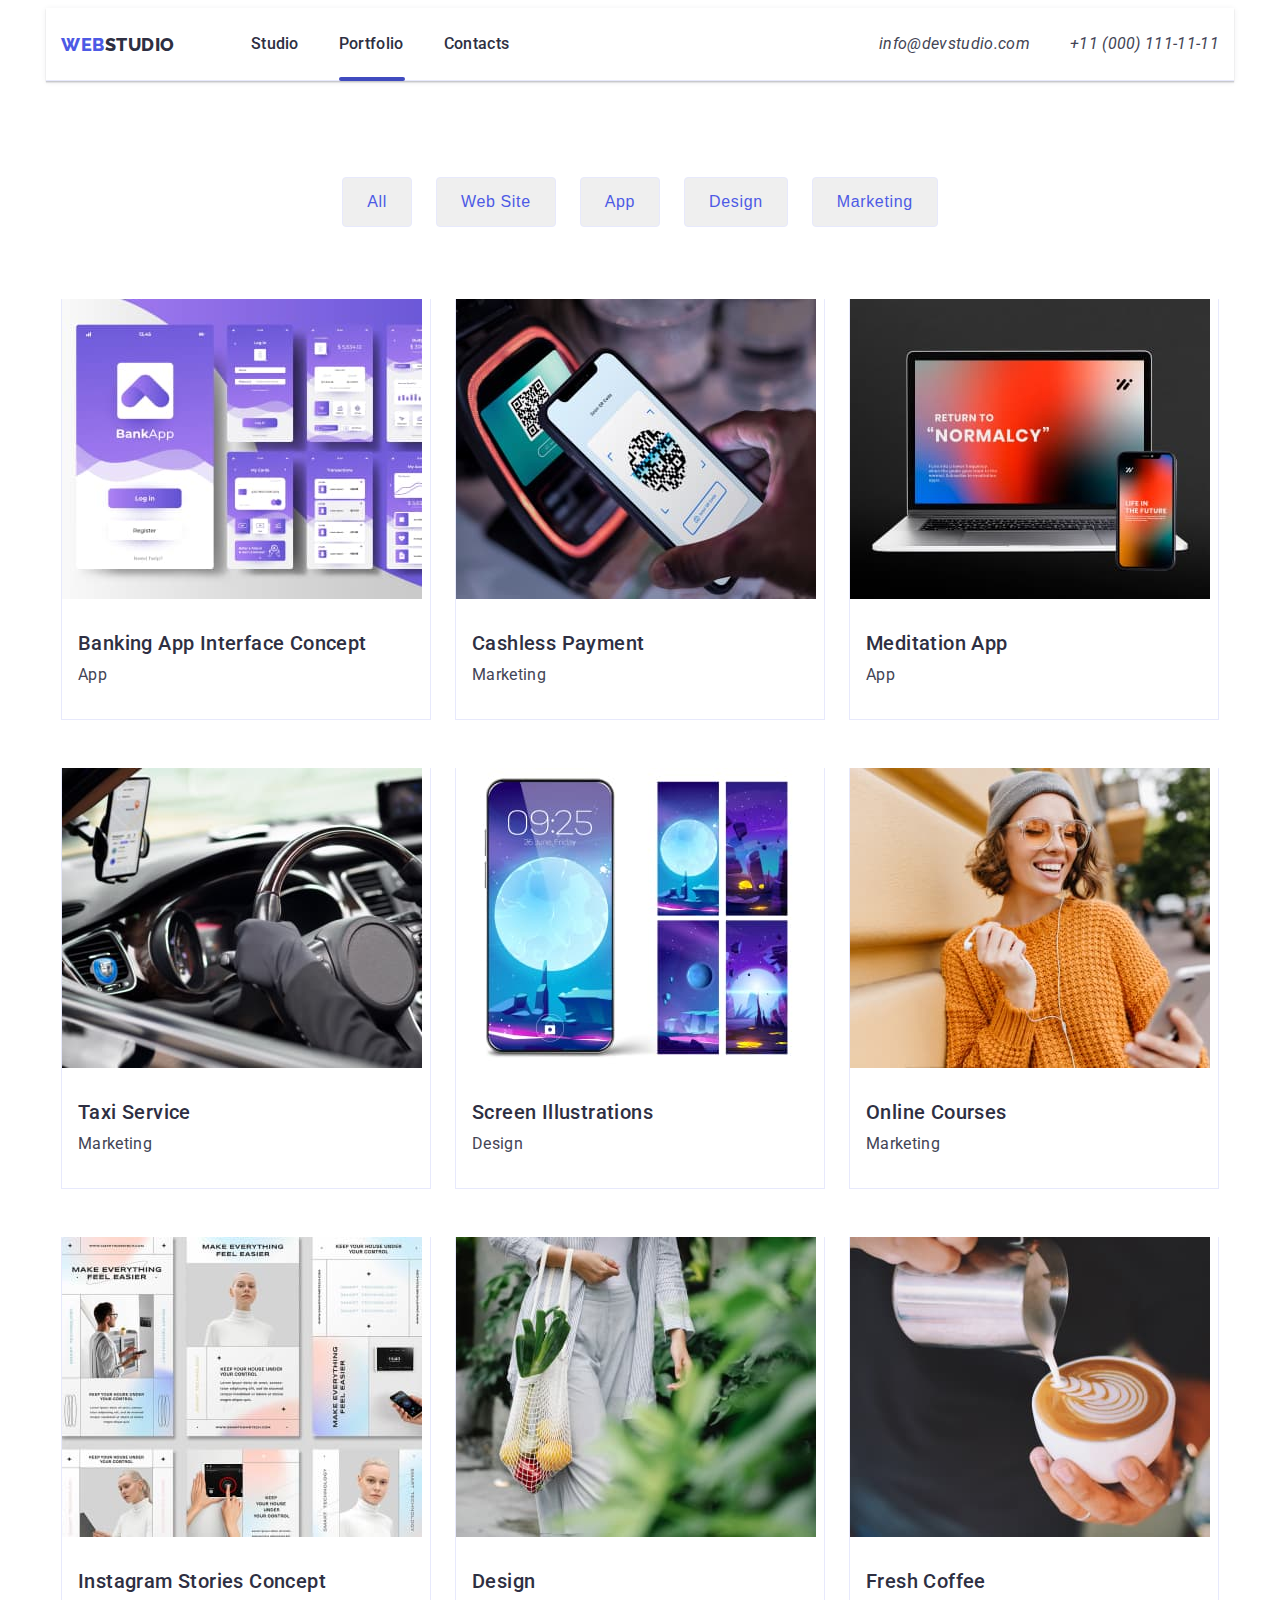
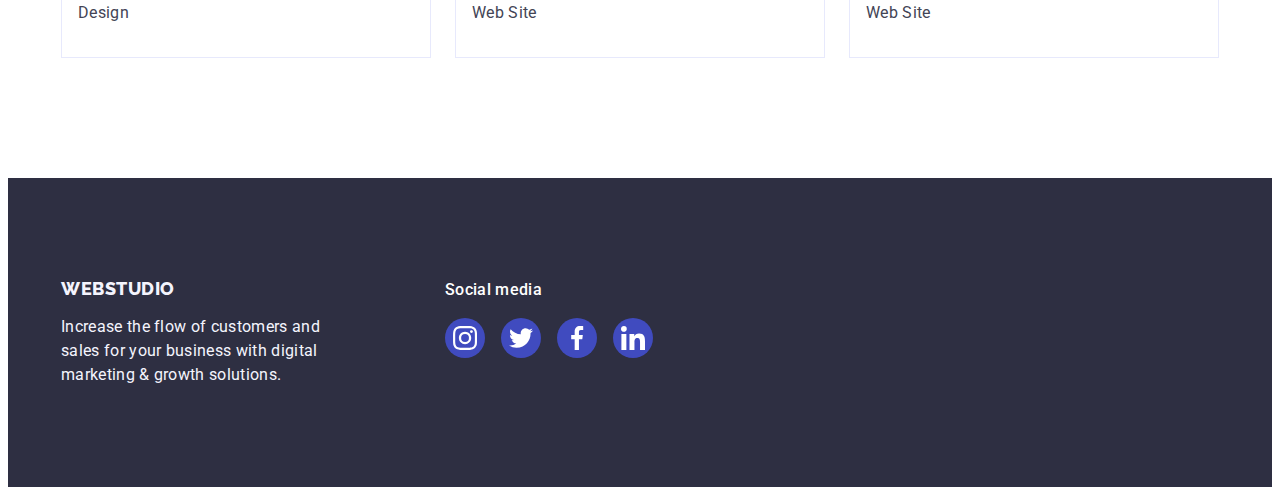
==== portfolio.html @ 0a38bafe "test modal window" ====
<!DOCTYPE html>
<html lang="en">

<head>
    <meta charset="UTF-8">
    <meta name="viewport" content="width=device-width, initial-scale=1.0">
    <title>goit-markup-hw-04</title>
    <link rel="preconnect" href="https://fonts.googleapis.com">
    <link rel="preconnect" href="https://fonts.gstatic.com" crossorigin>
    <link
        href="https://fonts.googleapis.com/css2?family=Montserrat:wght@400;700&family=Raleway:wght@800&family=Roboto:wght@400;500;700&display=swap"
        rel="stylesheet">
        <link rel="stylesheet" href="https://cdnjs.cloudflare.com/ajax/libs/modern-normalize/2.0.0/modern-normalize.min.css"
            integrity="sha512-4xo8blKMVCiXpTaLzQSLSw3KFOVPWhm/TRtuPVc4WG6kUgjH6J03IBuG7JZPkcWMxJ5huwaBpOpnwYElP/m6wg=="
            crossorigin="anonymous" referrerpolicy="no-referrer" />

    <link rel="stylesheet" href="./css/style.css">
</head>

    <body>
        <header class="head">

            <div class="container head-container">

                <nav class="head-nav">
    
                    <a class="head-logo" href="">Web<span class="head-logo-accent">Studio</span></a>
    
                    <ul class="head-list">

                        <li class="head-item ">
                            <a class="head-link" href="./index.html">Studio</a>
                        </li>
                        <li class="head-item current">
                            <a class="head-link" href="">Portfolio</a>
                        </li>
                        <li class="head-item">
                            <a class="head-link" href="">Contacts</a>
                        </li>
                    </ul>
                </nav>
    
                <address class="head-social">

                    <ul class="head-social-list">
    
                        <li class="head-social-item">
                            <a class="head-social-link" href="">info@devstudio.com</a>
                        </li>
                        <li class="head-social-item">
                            <a class="head-social-link" href="">+11 (000) 111-11-11</a>
                        </li>
                    </ul>
                </address>
    
            </div>
        </header>

    <main>

      <section class="portfolio">

      <div class="container">

            <h1 class="visually-hidden">Portfolio</h1>

            <ul class="portfolio-btn-list">

                <li class="portfolio-btn-item">
                    <button class="portfolio-btn" type="button">All</button>
                </li>
                <li class="portfolio-btn-item">
                    <button class="portfolio-btn" type="button">Web Site</button>
                </li>
                <li class="portfolio-btn-item">
                    <button class="portfolio-btn" type="button">App</button>
                </li>
                <li class="portfolio-btn-item">
                    <button class="portfolio-btn" type="button">Design</button>
                </li>
                <li class="portfolio-btn-item">
                    <button class="portfolio-btn" type="button">Marketing</button>
                </li>
            </ul>

            <ul class="portfolio-app-list">

                <li class="portfolio-app-item">
                    <a class="portfolio-app-link" href="">

                           <div class="portfolio-app-cover">
                               <img src="./images/img_banking.jpg" alt="banking" width="360">
        
                               <p class="portfolio-app-cover-text">14 Stylish and User-Friendly App Design Concepts · Task Manager App · Calorie Tracker App · Exotic Fruit Ecommerce App · Cloud Storage App</p>
                           </div>

                       <div class="portfolio-app-name">
                        <h3 class="portfolio-app-name-title">Banking App Interface Concept</h3>
                        <p class="portfolio-app-name-text">App</p>
                       </div>
                    </a>
                </li>
                <li class="portfolio-app-item">

                    <a class="portfolio-app-link" href="">

                       <div class="portfolio-app-cover">
                           <img src="./images/img_cashless.jpg" alt="cashless.jpg" width="360">

                           <p class="portfolio-app-cover-text">14 Stylish and User-Friendly App Design Concepts · Task Manager App · Calorie Tracker App · Exotic Fruit Ecommerce App · Cloud Storage App</p>
                       </div>

                       <div class="portfolio-app-name">
                        <h3 class="portfolio-app-name-title">Cashless Payment</h3>
                        <p class="portfolio-app-name-text">Marketing</p>
                       </div>
                    </a>
                </li>
                <li class="portfolio-app-item">
                    
                    <a class="portfolio-app-link" href="">

                       <div class="portfolio-app-cover">
                           <img src="./images/img_meditation.jpg" alt="meditation" width="360">
    
                           <p class="portfolio-app-cover-text">14 Stylish and User-Friendly App Design Concepts · Task Manager App · Calorie Tracker App · Exotic Fruit Ecommerce App · Cloud Storage App</p>
                       </div>

                       <div class="portfolio-app-name">
                        <h3 class="portfolio-app-name-title">Meditation App</h3>
                        <p class="portfolio-app-name-text">App</p>
                       </div>
                    </a>
                </li>
                <li class="portfolio-app-item">

                    <a class="portfolio-app-link" href="">

                       <div class="portfolio-app-cover">
                           <img src="./images/img_taxi.jpg" alt="taxi" width="360">
    
                           <p class="portfolio-app-cover-text">14 Stylish and User-Friendly App Design Concepts · Task Manager App · Calorie Tracker App · Exotic Fruit Ecommerce App · Cloud Storage App</p>
                       </div>

                       <div class="portfolio-app-name">
                        <h3 class="portfolio-app-name-title">Taxi Service</h3>
                        <p class="portfolio-app-name-text">Marketing</p>
                       </div>
                    </a>
                </li>
                <li class="portfolio-app-item">

                    <a class="portfolio-app-link" href="">

                       <div class="portfolio-app-cover">
                           <img src="./images/img_screen.jpg" alt="screen" width="360">
    
                           <p class="portfolio-app-cover-text">14 Stylish and User-Friendly App Design Concepts · Task Manager App · Calorie Tracker App · Exotic Fruit Ecommerce App · Cloud Storage App</p>
                       </div>

                       <div class="portfolio-app-name">
                        <h3 class="portfolio-app-name-title">Screen Illustrations</h3>
                        <p class="portfolio-app-name-text">Design</p>
                       </div>
                    </a>
                </li>
                <li class="portfolio-app-item">

                    <a class="portfolio-app-link" href="">

                       <div class="portfolio-app-cover">
                           <img src="./images/img_online.jpg" alt="online" width="360">
    
                           <p class="portfolio-app-cover-text">14 Stylish and User-Friendly App Design Concepts · Task Manager App · Calorie Tracker App · Exotic Fruit Ecommerce App · Cloud Storage App</p>
                       </div>

                       
                       <div class="portfolio-app-name">
                        <h3 class="portfolio-app-name-title">Online Courses</h3>
                        <p class="portfolio-app-name-text">Marketing</p>
                       </div>
                    </a>
                </li>
                <li class="portfolio-app-item">

                    <a class="portfolio-app-link" href="">

                       <div class="portfolio-app-cover">
                           <img src="./images/img_insta.jpg" alt="instagram" width="360">
    
                           <p class="portfolio-app-cover-text">14 Stylish and User-Friendly App Design Concepts · Task Manager App · Calorie Tracker App · Exotic Fruit Ecommerce App · Cloud Storage App</p>
                       </div>

                       <div class="portfolio-app-name">

                        <h3 class="portfolio-app-name-title">Instagram Stories Concept</h3>
                        <p class="portfolio-app-name-text">Design</p>
                       </div>
                    </a>
                </li>
                <li class="portfolio-app-item">

                    <a class="portfolio-app-link" href="">

                      <div class="portfolio-app-cover">
                           <img src="./images/img_food.jpg" alt="food" width="360">
    
                           <p class="portfolio-app-cover-text">14 Stylish and User-Friendly App Design Concepts · Task Manager App · Calorie Tracker App · Exotic Fruit Ecommerce App · Cloud Storage App</p>
                      </div>

                       <div class="portfolio-app-name">
                        <h3 class="portfolio-app-name-title">Design</h3>
                        <p class="portfolio-app-name-text">Web Site</p>
                       </div>
                    </a>
                </li>
                <li class="portfolio-app-item">
                    <a class="portfolio-app-link" href="">

                       <div class="portfolio-app-cover">
                           <img src="./images/img_coffee.jpg" alt="coffee" width="360">
    
                           <p class="portfolio-app-cover-text">14 Stylish and User-Friendly App Design Concepts · Task Manager App · Calorie Tracker App · Exotic Fruit Ecommerce App · Cloud Storage App</p>
    
                       </div>
                       <div class="portfolio-app-name">
                        <h3 class="portfolio-app-name-title">Fresh Coffee</h3>
                        <p class="portfolio-app-name-text">Web Site</p>
                       </div>
                    </a>
                </li>
            </ul>

            
      </div>
   
      </section>
    </main>

      <footer class="portfolio-footer">

        <div class="container portfolio-footer-containar">

            <div class="portfolio-footer-logo-box">
    
                <a class="portfolio-footer-logo" href="">Web<span class="footer-logo-accent">Studio</span></a>
        
                <p class="portfolio-footer-text">Increase the flow of customers and sales for your business with digital marketing & growth solutions.</p>
            </div>
    
           <div class="portfolio-footer-social">

                <h3 class="portfolio-footer-title">Social media</h3>
        
                <ul class="portfolio-footer-list">
        
                    <li class="portfolio-footer-item">
        
                        <a class="portfolio-footer-link" href="">
                           <svg class="portfolio-footer-icon" width="24" height="24">
                            <use href="./images/icons.svg#icon-instagram"></use>
                           </svg>
                        </a>
                    </li>
                    <li class="portfolio-footer-item">
        
                        <a class="portfolio-footer-link" href="">
                           <svg class="portfolio-footer-icon" width="24" height="24">
                            <use href="./images/icons.svg#icon-twitter"></use>
                           </svg>
                        </a>
                    </li>
                    <li class="portfolio-footer-item">
        
                        <a class="portfolio-footer-link" href="">
                           <svg class="portfolio-footer-icon" width="24" height="24">
                            <use href="./images/icons.svg#icon-facebook"></use>
                           </svg>
                        </a>
                    </li>
                    <li class="portfolio-footer-item">
        
                        <a class="portfolio-footer-link" href="">
                           <svg class="portfolio-footer-icon" width="24" height="24">
                            <use href="./images/icons.svg#icon-linkedin"></use>
                           </svg>
                        </a>
                    </li>
                </ul>
           </div>
        </div>
        
      </footer>

    </body>
</html>
---- css/style.css ----
:root{
---hover-icon_color: #404bbf

}

body{
    font-family: Roboto, sans-serif;
    color: #434455;
    background-color: #ffffff;
}

.container{
max-width: 1158px;
padding-left: 15px;
padding-right: 15px;
margin: 0 auto;
}

a {
    text-decoration: none;
}

p,h1,h2,h3,h4,h5,h6{
    margin-top: 0;
    margin-bottom: 0;
}

ul,ol{
    list-style-type: none;
    margin-top: 0;
    margin-bottom: 0;
    padding-left: 0;
}
img{
    display: block;
}


/**------HEADER------------*/

.header-container {
    display: flex;
    align-items: center;
    border-bottom: 1px solid #e7e9fc;
    box-shadow: 0 1px 6px 0 rgba(46, 47, 66, 0.08), 0 1px 1px 0 rgba(46, 47, 66, 0.16), 0 2px 1px 0 rgba(46, 47, 66, 0.08);
}

.header-nav {
    display: flex;
    align-items: center;
}

.header-list {
    display: flex;
    gap: 40px;
}

.header-logo {
    font-family: "Raleway", sans-serif;
    font-weight: 800;
    font-size: 18px;
    line-height: 1.16667;
    letter-spacing: 0.03em;
    text-transform: uppercase;
    color: #4d5ae5; 
    margin-right: 76px;
}

.header-logo-accent {
    color: #2e2f42  ;      
}

.header-item {
    padding: 24px 0 24px 0;
    position: relative;
}

.header-item.current::after {
    content: "";
    border-radius: 2px;
    width: 48px;
    height: 4px;
    background-color: var(---hover-icon_color); 
    position: absolute;
    left: 0;
    bottom: -1px;
}

.header-link {
    font-weight: 500;
    font-size: 16px;
    line-height: 1.5;
    letter-spacing: 0.02em;
    color: #2e2f42; 
    transition-property: color;  
    transition-duration: 250ms; 
    transition-timing-function: cubic-bezier(0.4, 0, 0.2, 1);
}

.header-link:is(:hover, :focus), 
.social-link:is(:hover, :focus) {
    color: var(---hover-icon_color);
}

.header-social {
    margin-left: auto;
}

.social-list {
    display: flex;
    gap: 40px;
}

.social-link {
    font-weight: 400;
    font-size: 16px;
    line-height: 1.5;
    letter-spacing: 0.02em;
    color: #434455;
    transition-property: color;  
    transition-duration: 250ms; 
    transition-timing-function: cubic-bezier(0.4, 0, 0.2, 1);
}

/**------HERO------------*/

.hero {
    max-width: 1440px;
    margin: 0 auto;
    padding: 188px 0 188px 0;
    background-color: #2e2f42;
    background-image: linear-gradient(rgba(46, 47, 66, 0.7), rgba(46, 47, 66, 0.7)), url(../images/people-office.jpg);
    background-repeat: no-repeat;
    background-position: center;
    background-size: cover;
}

.hero-title-box {
    margin-bottom: 48px;
    
}

.hero-title {
    max-width: 496px;
    font-weight: 700;
    font-size: 56px;
    line-height: 1.07;
    letter-spacing: 0.02em;
    text-align: center;
    color: #fff; 
    margin: 0 auto;
    
}

.hero-btn {
    display: block;
    font-weight: 500;
    font-size: 16px;
    line-height: 1.5;
    letter-spacing: 0.04em;
    color: #fff;  
    border-radius: 4px;
    width: 169px;
    height: 56px; 
    box-shadow: 0 4px 4px 0 rgba(0, 0, 0, 0.15);
    background-color: #4d5ae5; 
    cursor: pointer; 
    margin: 0 auto; 
    transition-property:  background-color; 
    transition-duration: 250ms; 
    transition-timing-function:     cubic-bezier(0.4, 0, 0.2, 1); 
}

.hero-btn:is(:hover, :focus) {
    background-color: var(---hover-icon_color);
}

/**------ADVANTAGES------------*/

.advantages {
    padding: 120px 0 120px 0;
}

.advantages-list {
    display: flex;
    align-items: center;
    justify-content: center;
    gap: 24px;
}

.advantages-icon {
    display: flex;
    align-items: center;
    justify-content: center;
    border-radius: 4px;
    width: 264px;
    height: 112px;
    background-color: #f4f4fd;
    margin-bottom: 8px;    
}

.advantages-title {
    font-weight: 500;
    font-size: 20px;
    line-height: 1.2;
    letter-spacing: 0.02em;
    color: #2e2f42; 
    margin-bottom: 8px;   
}

.advantages-text {
    max-width: 264px;
    font-size: 16px;
    line-height: 1.5;
    letter-spacing: 0.02em;
    color: #434455;    
}

/**------FUNCTION------------*/

.function {
    padding-bottom: 120px;
}

.function-title {
    font-weight: 700;
    font-size: 36px;
    line-height: 1.11111;
    letter-spacing: 0.02em;
    text-transform: capitalize;
    text-align: center;
    color: #2e2f42;  
    margin-bottom: 72px;  
}

.function-list {
    display: flex;
    gap: 24px;
}

.function-item {
    width: calc( (100% - 48px) /3 );
    border: 1px solid #e7e9fc;
}

/**------TEAM------------*/

.team {
    background-color:  #f4f4fd;
    padding: 120px 0 120px 0;
}

.team-list {
    display: flex;
    gap: 24px;
}

.team-item {
    width: calc( (100% - 72px) / 4 );
    border-radius: 0 0 4px 4px;
    box-shadow: 0 2px 1px 0 rgba(46, 47, 66, 0.08), 0 1px 1px 0 rgba(46, 47, 66, 0.16), 0 1px 6px 0 rgba(46, 47, 66, 0.08);        
}

.team-name-social-box {
    padding: 32px 0;
}

.team-title {
    font-weight: 700;
    font-size: 36px;
    line-height: 1.11111;
    letter-spacing: 0.02em;
    text-transform: capitalize;
    text-align: center;
    color: #2e2f42;  
    margin-bottom: 72px;  
}

.team-name {
    font-weight: 500;
    font-size: 20px;
    line-height: 1.2;
    letter-spacing: 0.02em;
    text-align: center;
    color: #2e2f42; 
    margin-bottom: 8px;   
}

.team-major {
    font-size: 16px;
    line-height: 1.5;
    letter-spacing: 0.02em;
    text-align: center;
    color: #434455;
    margin-bottom: 8px;
}

.team-social-list {
    display: flex;
    gap: 24px;
    justify-content: center;
}

.team-social-item {
    width: 40px;
    height: 40px;
}

.team-social-link {
    width: 100%;
    height: 100%;
    background-color: #4d5ae5;
    display: flex;
    justify-content: center;align-items: center;
    border: none;
    border-radius: 50%;    
    transition-property: background-color;
    transition-duration: 250ms;
    transition-timing-function: cubic-bezier(0.4, 0, 0.2, 1);
    color: #f4f4fd;
}

.team-social-icon {
    fill: currentColor;    
}

.team-social-link:is(:hover, :focus) {
     background-color: #31D0AA;
}


/**----CUSTOMERS----*/

.customers {
    padding: 120px 0 120px 0;
}

.customers-title {
    font-weight: 700;
    font-size: 36px;
    line-height: 1.11111;
    letter-spacing: 0.02em;
    text-transform: capitalize;
    text-align: center;
    color: #2e2f42;   
    margin-bottom: 72px; 
}

.customers-list {
    display: flex;
    align-items: center;
    gap: 24px;
}

.customers-item {
    width: calc( (100% - 24*5px) / 6 );
    height: 88px;
}

.customers-link {
    width: 100%;
    height: 100%;
    border: 1px solid #8e8f99;
    border-radius: 4px;
    display: flex;
    justify-content: center;
    align-items: center;
    color: #8E8F99;
    transition-property: color, border-color;
    transition-duration: 250ms;
    transition-timing-function: cubic-bezier(0.4, 0, 0.2, 1);
}

.customers-icon {
    fill: currentColor;
}

.customers-link:is(:hover, :focus) {
    border-color: var(---hover-icon_color);
    color: var(---hover-icon_color);
}

/**----FOOTER-INDEX----*/

.footer {
    background-color:  #2e2f42;
    padding: 100px 0 100px 0;
}

.footer-container {
    display: flex;
    align-items: baseline;
}

.footer-logo-box {
    margin-right: 120px;
}

.footer-logo {
    display: inline-block;
    font-family: "Raleway", sans-serif;
    font-weight: 800;
    font-size: 18px;
    line-height: 1.16667;
    letter-spacing: 0.03em;
    text-transform: uppercase;
    color: #4d5ae5;
    margin-bottom: 16px;
}

.footer-logo-accent {
    color: #f4f4fd;
}

.footer-text {
    max-width: 264px;
    font-size: 16px;
    line-height: 1.5;
    letter-spacing: 0.02em;
    color: #f4f4fd;
}

.footer-title {
    font-weight: 500;
    font-size: 16px;
    line-height: 1.5;
    letter-spacing: 0.02em;
    color: #fff;  
    margin-bottom: 16px;  
}

.footer-list {
    display: flex;
    gap: 16px;
}

.footer-item {
    height: 40px;
    width: 40px;
}

.footer-link {
    width: 100%;
    height: 100%;
    background-color: var(---hover-icon_color);
    display: flex;
    align-items: center;
    justify-content: center;
    border-radius: 50%;
    color: white;
    transition-property: background-color;
    transition-duration: 250ms;
    transition-timing-function: cubic-bezier(0.4, 0, 0.2, 1);

}

.footer-icon {
    fill: currentColor;
}

.footer-link:is(:hover, :focus) {
    background-color: #31d0aa;
}



/*-----PORTFOLIO-HEAD-----*/

.head-container {
    display: flex;
    align-items: center;
    border-bottom: 1px solid #e7e9fc;
    box-shadow: 0 1px 6px 0 rgba(46, 47, 66, 0.08), 0 1px 1px 0 rgba(46, 47, 66, 0.16), 0 2px 1px 0 rgba(46, 47, 66, 0.08);
background: #fff;
}

.head-nav {
    display: flex;
    align-items: center;
}

.head-logo {
    font-family: "Raleway", sans-serif;
    font-weight: 800;
    font-size: 18px;
    line-height: 1.16667;
    letter-spacing: 0.03em;
    text-transform: uppercase;
    color: #4d5ae5;  
    margin-right: 76px;  
}

.head-logo-accent {
    color: #2e2f42;    
}

.head-nav {
    display: flex;
    align-items: center;
}

.head-list {
    display: flex;
    gap: 40px;
}

.head-item {
    padding: 24px 0 24px;
    position: relative;
}

.current::after {
    content: "";
    position: absolute;
    width: 100%;
    border-radius: 2px;
    width: 66px;
    height: 4px;
    background-color: var(---hover-icon_color);
    left: 0;
    bottom: -1px;
}

.head-link {
    font-weight: 500;
    font-size: 16px;
    line-height: 1.5;
    letter-spacing: 0.02em;
    color: #2e2f42;
    transition-property: color;
    transition-duration: 250ms;
    transition-timing-function: cubic-bezier(0.4, 0, 0.2, 1);    
}

.head-link:is(:hover, :focus) {
    color: var(---hover-icon_color);
}

.head-social {
    margin-left: auto;
}

.head-social-list {
    display: flex;
    gap: 40px;
}

.head-social-link {
    font-weight: 400;
    font-size: 16px;
    line-height: 1.5;
    letter-spacing: 0.02em;
    color: #434455;
    transition-property: color;
    transition-duration: 250ms;
    transition-timing-function: cubic-bezier(0.4, 0, 0.2, 1);
}

.head-social-link:is(:hover, :focus) {
    color: var(---hover-icon_color);    
}

/**-----PORTFOLIO-SECTION------*/

.portfolio {
    padding: 96px 0 120px;
}


.visually-hidden {
    position: absolute;
    width: 1px;
    height: 1px;
    margin: -1px;
    border: 0;
    padding: 0;
    white-space: nowrap;
    clip-path: inset(100%);
    clip: rect(0 0 0 0);
    overflow: hidden;
}

.portfolio-btn-list {
    display: flex;
    justify-content: center;
    gap: 24px;
}

.portfolio-btn {
    display: block;
    font-weight: 500;
    font-size: 16px;
    line-height: 1.5;
    letter-spacing: 0.04em;
    text-align: center;
    color: #4d5ae5; 
    border: 1px solid #e7e9fc;
    border-radius: 4px;
    padding: 12px 24px; 
    margin-bottom: 72px;  
    cursor: pointer; 
    transition-property: color, box-shadow;
    transition-duration: 250ms;
    transition-timing-function: cubic-bezier(0.4, 0, 0.2, 1);   
}

.portfolio-btn:is(:hover, :focus) {
    color: var(---hover-icon_color);
    box-shadow: 0px 3px 1px rgba(0, 0, 0, 0.1), 0px 2px 1px rgba(0, 0, 0, 0.08), 0px 2px 2px rgba(0, 0, 0, 0.12);

}

.portfolio-app-list {
    display: flex;
    flex-wrap: wrap;
    column-gap: 24px;
    row-gap: 48px;
}

.portfolio-app-item {
    width: calc( (100% - 48px) /3 );
}

.portfolio-app-link {
    display: block;
    transition: box-shadow 250ms cubic-bezier(0.4, 0, 0.2, 1); 
    border: 1px solid #e7e9fc;
    border-top: 0;
}

.portfolio-app-link:hover {
    box-shadow: 0 2px 1px 0 rgba(46, 47, 66, 0.08), 0 1px 1px 0 rgba(46, 47, 66, 0.16), 0 1px 6px 0 rgba(46, 47, 66, 0.08);    
}

.portfolio-app-cover {
    display: block;
    position: relative; 
    overflow: hidden; 
    
}

.portfolio-app-cover-text {
    font-size: 16px;
    line-height: 1.5;
    letter-spacing: 0.02em;
    color: #f4f4fd;
    background-color:  #4d5ae5;
    position: absolute;
    height: 100%;
    width: 100%;
    top: 0;
    padding: 40px 32px;
    transform: translateY(100%);
    transition: transform 250ms cubic-bezier(0.4, 0, 0.2, 1);
}

.portfolio-app-cover:hover .portfolio-app-cover-text {
    transform: translateY(0);
}

.portfolio-app-name {
    padding: 32px 16px;
}

.portfolio-app-name-title {
    font-weight: 500;
    font-size: 20px;
    line-height: 1.2;
    letter-spacing: 0.02em;
    color: #2e2f42;
    margin-bottom: 8px;
}

.portfolio-app-name-text {
    font-size: 16px;
    line-height: 1.5;
    letter-spacing: 0.02em;
    color: #434455;
}

/**------PORTFOLIO-FOOTER-----*/

.portfolio-footer {
    background-color: #2e2f42;
    padding: 100px 0 100px;
}

.portfolio-footer-containar {
    display: flex;
    align-items: baseline;
}

.portfolio-footer-logo-box {
    margin-right: 120px;
}

.portfolio-footer-logo {
    display: block;
    font-family: "Raleway", sans-serif;
    font-weight: 800;
    font-size: 18px;
    line-height: 1.16667;
    letter-spacing: 0.03em;
    text-transform: uppercase;
    color: #4d5ae5; 
    margin-bottom: 16px;  
    color: #f4f4fd; 
}

.footer-logo-accent {
    fill: currentColor;
}

.portfolio-footer-text {
    max-width: 264px;
    font-size: 16px;
    line-height: 1.5;
    letter-spacing: 0.02em;
    color: #f4f4fd;
}

.portfolio-footer-title {
    font-weight: 500;
    font-size: 16px;
    line-height: 1.5;
    letter-spacing: 0.02em;
    color: #fff;
    margin-bottom: 16px;
}

.portfolio-footer-list {
    display: flex;
    gap: 16px;
}

.portfolio-footer-link {
    width: 40px;
    height: 40px;
    background-color: var(---hover-icon_color);
    border-radius: 50%;
    display: flex;
    justify-content: center;
    align-items: center;
    transition-property: backgroud-color;
    transition-duration: 250ms;
    transition-timing-function: cubic-bezier(0.4, 0, 0.2, 1);
}

.portfolio-footer-icon {
    fill: #ffffff;
}

.portfolio-footer-link:is(:hover, :focus) {
    background-color: #31D0AA;
}
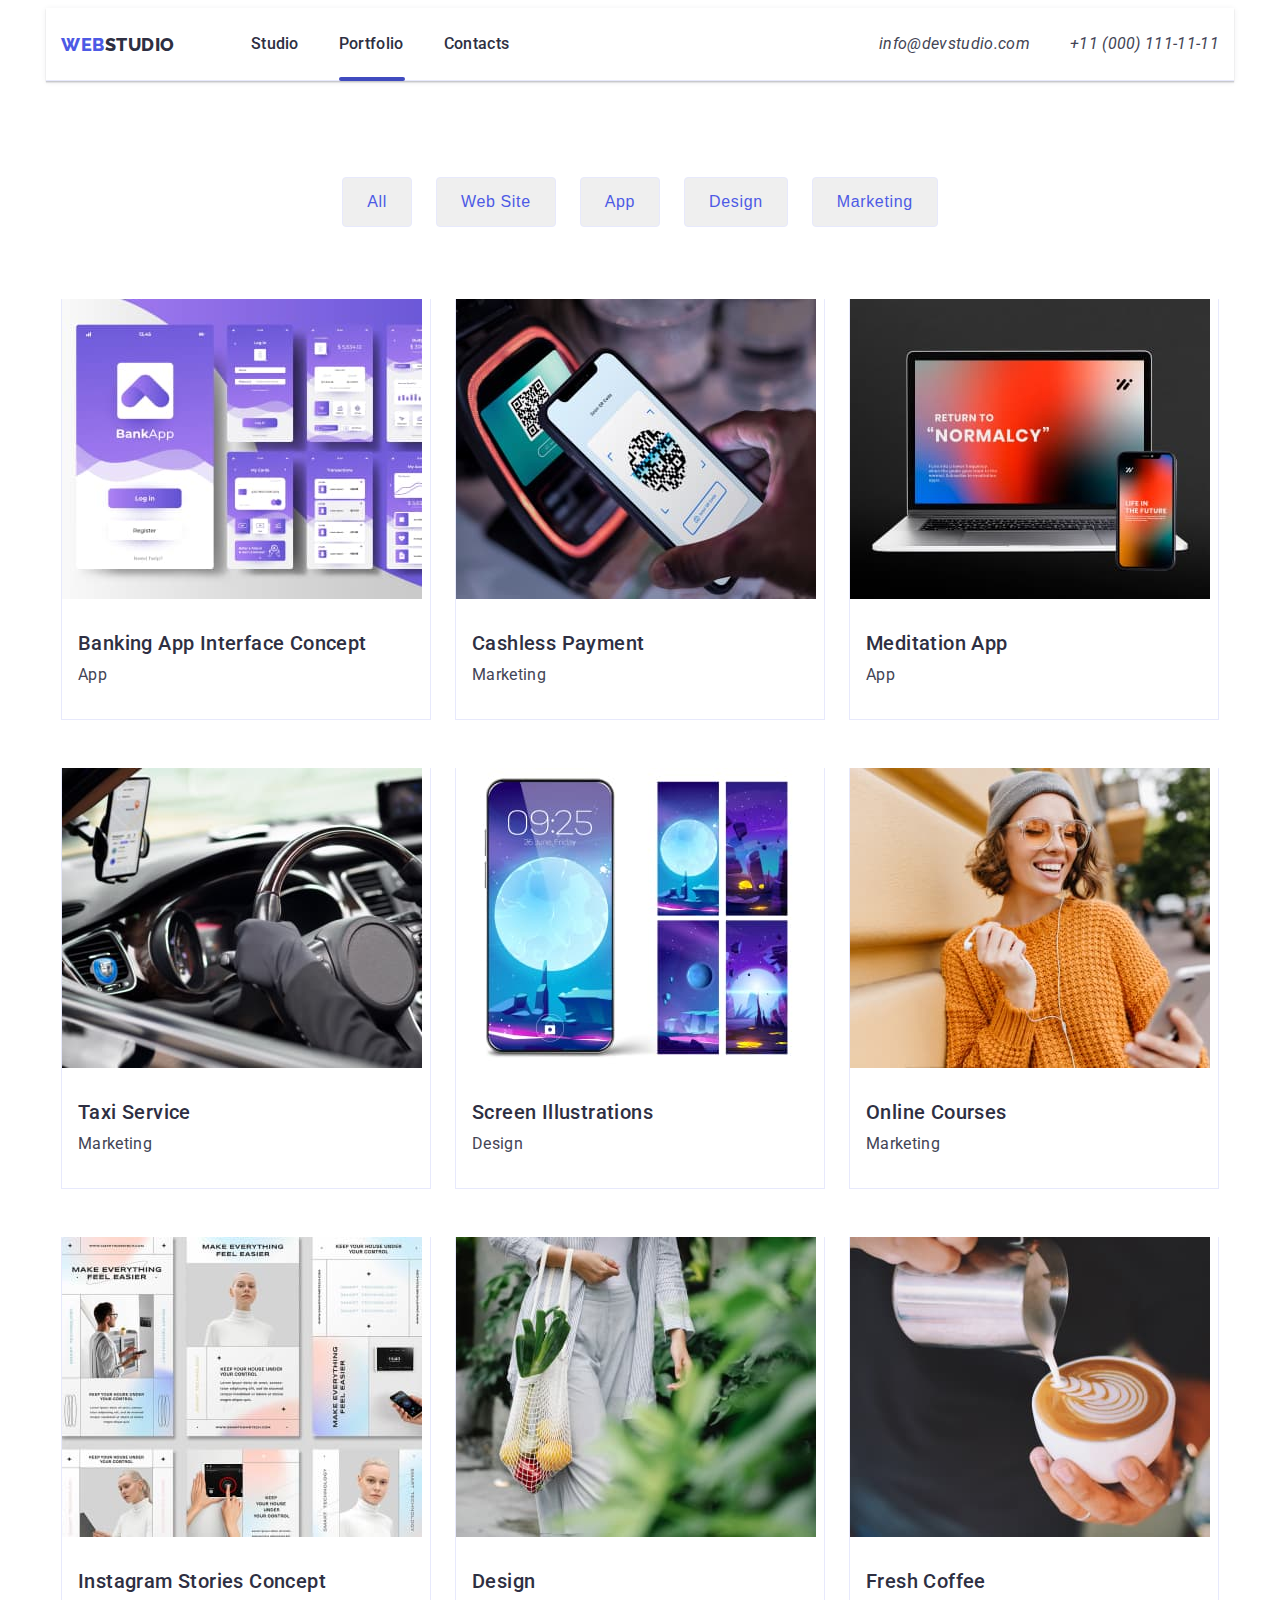
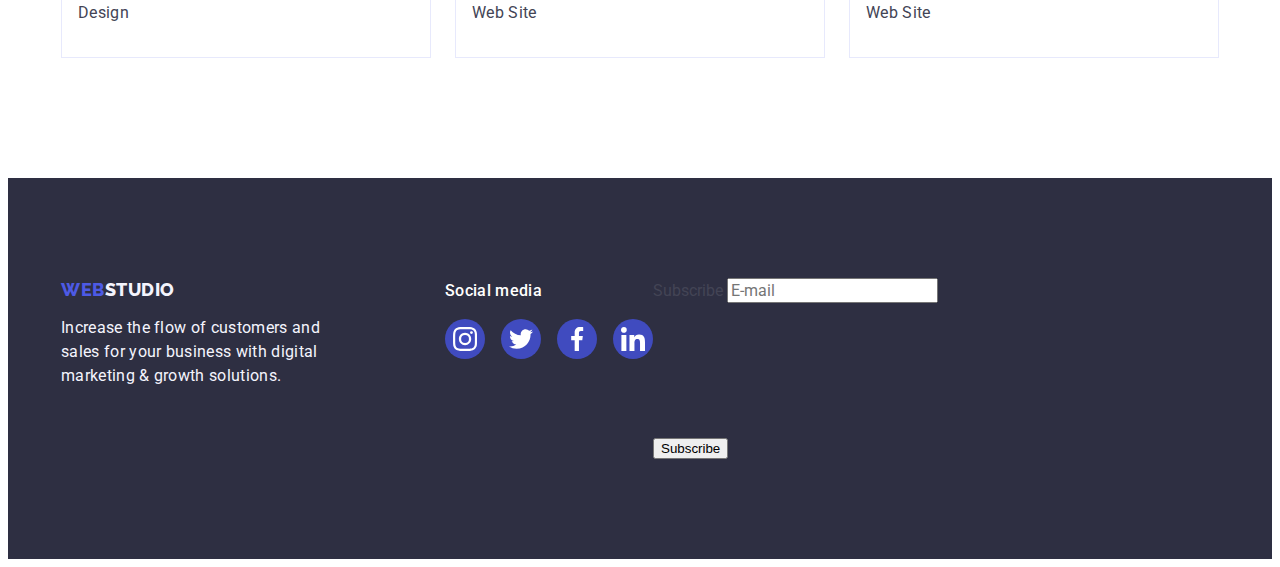
==== commit 3340c56f: "begun make  footer form" ====
--- a/portfolio.html
+++ b/portfolio.html
@@ -4,7 +4,7 @@
 <head>
     <meta charset="UTF-8">
     <meta name="viewport" content="width=device-width, initial-scale=1.0">
-    <title>goit-markup-hw-04</title>
+    <title>Test</title>
     <link rel="preconnect" href="https://fonts.googleapis.com">
     <link rel="preconnect" href="https://fonts.gstatic.com" crossorigin>
     <link
@@ -288,6 +288,24 @@
                     </li>
                 </ul>
            </div>
+
+           <form class="portfolio-footer-form">
+
+            <label class="portfolio-footer-label">Subscribe
+
+                <input class="portfolio-footer-input" type="email" name="email" placeholder="E-mail">
+            </label>
+
+            <div class="portfoliofooter-form-btn-box">
+
+                <button class="portfoliofooter-form-btn" type="submit">Subscribe</button>
+
+                <svg class="portfoliofooter-form-btn-icon">
+                    <use href=""></use>
+                </svg>
+            </div>
+
+        </form>
         </div>
         
       </footer>
--- a/css/style.css
+++ b/css/style.css
@@ -33,6 +33,11 @@
 }
 img{
     display: block;
+}
+
+input,textarea {
+    font-family: inherit;
+    font-size: inherit;
 }
 
 
@@ -440,6 +445,7 @@
 }
 
 .footer-link {
+    display: block;
     width: 100%;
     height: 100%;
     background-color: var(---hover-icon_color);
@@ -704,11 +710,11 @@
     text-transform: uppercase;
     color: #4d5ae5; 
     margin-bottom: 16px;  
+    
+}
+
+.footer-logo-accent {
     color: #f4f4fd; 
-}
-
-.footer-logo-accent {
-    fill: currentColor;
 }
 
 .portfolio-footer-text {
@@ -741,7 +747,7 @@
     display: flex;
     justify-content: center;
     align-items: center;
-    transition-property: backgroud-color;
+    transition-property: background-color;
     transition-duration: 250ms;
     transition-timing-function: cubic-bezier(0.4, 0, 0.2, 1);
 }
@@ -751,23 +757,347 @@
 }
 
 .portfolio-footer-link:is(:hover, :focus) {
-    background-color: #31D0AA;
-}
-
-
-
-
-
-
-
-
-
-    
-
-
-
-
-
-
-
-
+    background-color: #31d0aa;
+}
+
+
+
+
+
+
+/**----BACKDROP------*/
+
+.backdrop {
+    background-color: rgba(46, 47, 66, 0.4);
+    width: 100%;
+    height: 100%;
+    position: fixed;
+    top: 0;
+    left: 0;
+    transition: opacity 250ms cubic-bezier(0.4, 0, 0.2, 1), visibility 250ms cubic-bezier(0.4, 0, 0.2, 1); 
+    
+}
+
+.is-hidden {
+    visibility: hidden;
+    opacity: 0;
+    pointer-events: none;
+}
+
+
+.modal {
+    border-radius: 4px;
+    width: 408px;
+    min-height: 584px;
+    box-shadow: 0 2px 1px 0 rgba(0, 0, 0, 0.2), 0 1px 3px 0 rgba(0, 0, 0, 0.12), 0 1px 1px 0 rgba(0, 0, 0, 0.14);
+    background-color: #fcfcfc;
+    position: absolute;
+    top: 50%;
+    left: 50%;
+    transform: translate(-50%, -50%);
+    transition: transform 250ms cubic-bezier(0.4, 0, 0.2, 1); ;
+}
+
+.modal-btn-close {
+    width: 24px;
+    height: 24px;
+    border-radius: 50%;
+    background-color:  #e7e9fc;
+    position: absolute;
+    top: 24px;
+    right: 24px;
+    border: 1px solid rgba(0, 0, 0, 0.1);
+    display: flex;
+    align-items: center;
+    justify-content: center;
+    padding: 0;
+    cursor: pointer;
+    transition: background-color 250ms cubic-bezier(0.4, 0, 0.2, 1), border 250ms cubic-bezier(0.4, 0, 0.2, 1);
+}
+
+.modal-btn-close-icon {
+    transition: fill 250ms cubic-bezier(0.4, 0, 0.2, 1);   
+}
+
+.modal-btn-close:is(:hover, :focus)
+{
+    fill: white;
+    background-color: var(---hover-icon_color);
+    border: none;
+}
+
+.modal-title {
+    font-weight: 500;
+    font-size: 16px;
+    line-height: 1.5;
+    letter-spacing: 0.02em;
+    text-align: center;
+    color: #2e2f42;
+    padding-top: 72px;
+    margin-bottom: 16px;
+}
+
+.order-form-label {
+    display: flex;
+    flex-direction: column;
+    margin-bottom: 8px;
+    padding: 0 24px 0;
+    position: relative;
+    
+}
+
+.order-form-label:last-child {
+    margin-bottom: 16px;
+}
+   
+.order-form-input {
+    border: 1px solid rgba(46, 47, 66, 0.4);
+    border-radius: 4px;
+    width: 360px;
+    height: 40px; 
+    transition: border 250ms cubic-bezier(0.4, 0, 0.2, 1);
+}
+
+
+.order-form-icon-box {
+    position: relative;
+}
+
+.modal-icon-box {
+    
+    position: absolute;
+    left: 16px;
+    top: 50%;
+    transform: translateY(-50%);
+    transition: fill 250ms cubic-bezier(0.4, 0, 0.2, 1);
+}
+
+.order-form-input:is(:hover, :focus)  {
+    border: 1px solid var(---hover-icon_color);
+    
+    
+}
+
+.modal-icon-box:is(:hover, :focus) {
+     fill: var(---hover-icon_color);
+}
+
+.modal-icon-contant {
+    position: relative;
+}
+.modal-icon-contant::after {
+    visibility: hidden;
+    position: absolute;
+    content: "";
+    background-color:  #2e2f42;
+    width: 1.25px;
+    height: 18px;    
+    right: -4px;
+    transition: background-color 250ms cubic-bezier(0.4, 0, 0.2, 1), visibility 250ms cubic-bezier(0.4, 0, 0.2, 1);
+}
+
+.modal-icon-contant:is(:hover, focus):after {
+    background-color: var(---hover-icon_color);
+    visibility: visible;
+}
+
+.order-form-textarea {
+    border: 1px solid rgba(46, 47, 66, 0.4);
+    border-radius: 4px;
+    width: 360px;
+    height: 120px;
+    font-weight: 400;
+    font-size: 12px;
+    line-height: 1.16667;
+    letter-spacing: 0.04em;
+    color: rgba(46, 47, 66, 0.4);    
+    padding: 12px 0 0 16px;
+    resize: none;
+    transition: border 250ms cubic-bezier(0.4, 0, 0.2, 1);
+}
+
+.order-form-textarea:is(:hover, :focus) {
+    border: 1px solid var(---hover-icon_color);
+}
+
+.form-checkbox {
+    display: flex;
+    align-items: center;
+    justify-content: center;
+}
+
+.checkbox-click {
+    border-radius: 2px;
+    border: 1px solid rgba(46, 47, 66, 0.4);
+    width: 16px;
+    height: 16px;
+    margin-right: 8px;
+}
+
+.checkbox-text {
+    font-family: "Roboto", sans-serif;
+    font-weight: 400;
+    font-size: 12px;
+    line-height: 1.16667;
+    letter-spacing: 0.04em;
+    color: #8e8f99;
+    
+}
+
+.checkbox-text-accent {
+    font-family: "Roboto", sans-serif;
+    font-weight: 400;
+    font-size: 12px;
+    letter-spacing: 0.04em;
+    line-height: 1.33333;
+    text-decoration: underline;
+    text-decoration-skip-ink: none;
+    color: #4d5ae5;
+    margin-left: 4px;
+}
+
+.policy-box {
+    display: flex;
+    align-items: center;
+    justify-content: center;
+    margin-bottom: 24px;
+}
+
+.policy-icon {
+    border-radius: 2px;
+    background-color: #fff;
+    border: 1px solid rgba(46, 47, 66, 0.4);
+    width: 16px;
+    height: 16px;
+    fill: none;
+    margin-right: 8px;
+    transition: background-color 250ms cubic-bezier(0.4, 0, 0.2, 1), border 250ms cubic-bezier(0.4, 0, 0.2, 1), fill 250ms cubic-bezier(0.4, 0, 0.2, 1);
+}
+
+.policy-icon:is(:hover, :focus) {
+    fill: #f4f4fd;
+    background-color: var(---hover-icon_color);
+    border: 1px solid var(---hover-icon_color)
+
+}
+
+.policy-text {
+    font-size: 12px;
+    line-height: 1.16667;
+    letter-spacing: 0.04em;
+    color: #8e8f99;
+}
+
+.policy-text-accent {
+    line-height: 1.33333;
+    text-decoration: underline;
+    text-decoration-skip-ink: none;
+    color: #4d5ae5;
+}
+
+.form-btn-send {
+    font-weight: 500;
+    font-size: 16px;
+    line-height: 1.5;
+    letter-spacing: 0.04em;
+    text-align: center;
+    color: #fff;
+    border-radius: 4px;
+    width: 169px;
+    height: 56px;
+    background-color: #4d5ae5;
+    box-shadow: 0 4px 4px 0 rgba(0, 0, 0, 0.15);
+    display: block;
+    margin: 0 auto;
+    transition: background-color 250ms cubic-bezier(0.4, 0, 0.2, 1);
+}
+
+.form-btn-send:is(:hover, :focus) {
+    background-color: var(---hover-icon_color);
+}
+
+
+
+
+
+
+
+
+
+/**------modal-test----------*/
+
+.btn-open {
+    position: fixed;
+    top: 0;
+    left: 0;
+    
+}
+
+.modal-test {
+    background-color: #e7e9fc;
+    transition: background-color 250ms ease-out;
+    width: 100%;
+    height: 100%;
+}
+
+
+.modal-window-test {
+    position: absolute;
+    top: 50%;
+    left: 50%;
+    transform: translate(-50%, -50%);
+    height: 300px;
+    width: 250px;
+    border: 1px solid darkgray;
+    background-color: #8e8f99;
+    transition: background-color 250ms ease-out, transform 250ms ease-out;
+}
+
+.modal-window-test:hover {
+    background-color: #4d5ae5;
+    border-color: yellow;
+   
+}
+
+.btn-close {
+    position: absolute;
+    top: 24px;
+    right: 24px;
+    color: #000;
+   transition:  transform 250ms ease-out;
+   display: flex;
+   align-items: center;
+   justify-content: center;
+
+}
+
+.btn-close:hover {
+    transform: scale(3);
+    
+
+}
+
+
+
+
+
+
+
+
+
+
+
+
+
+
+
+
+    
+
+
+
+
+
+
+
+
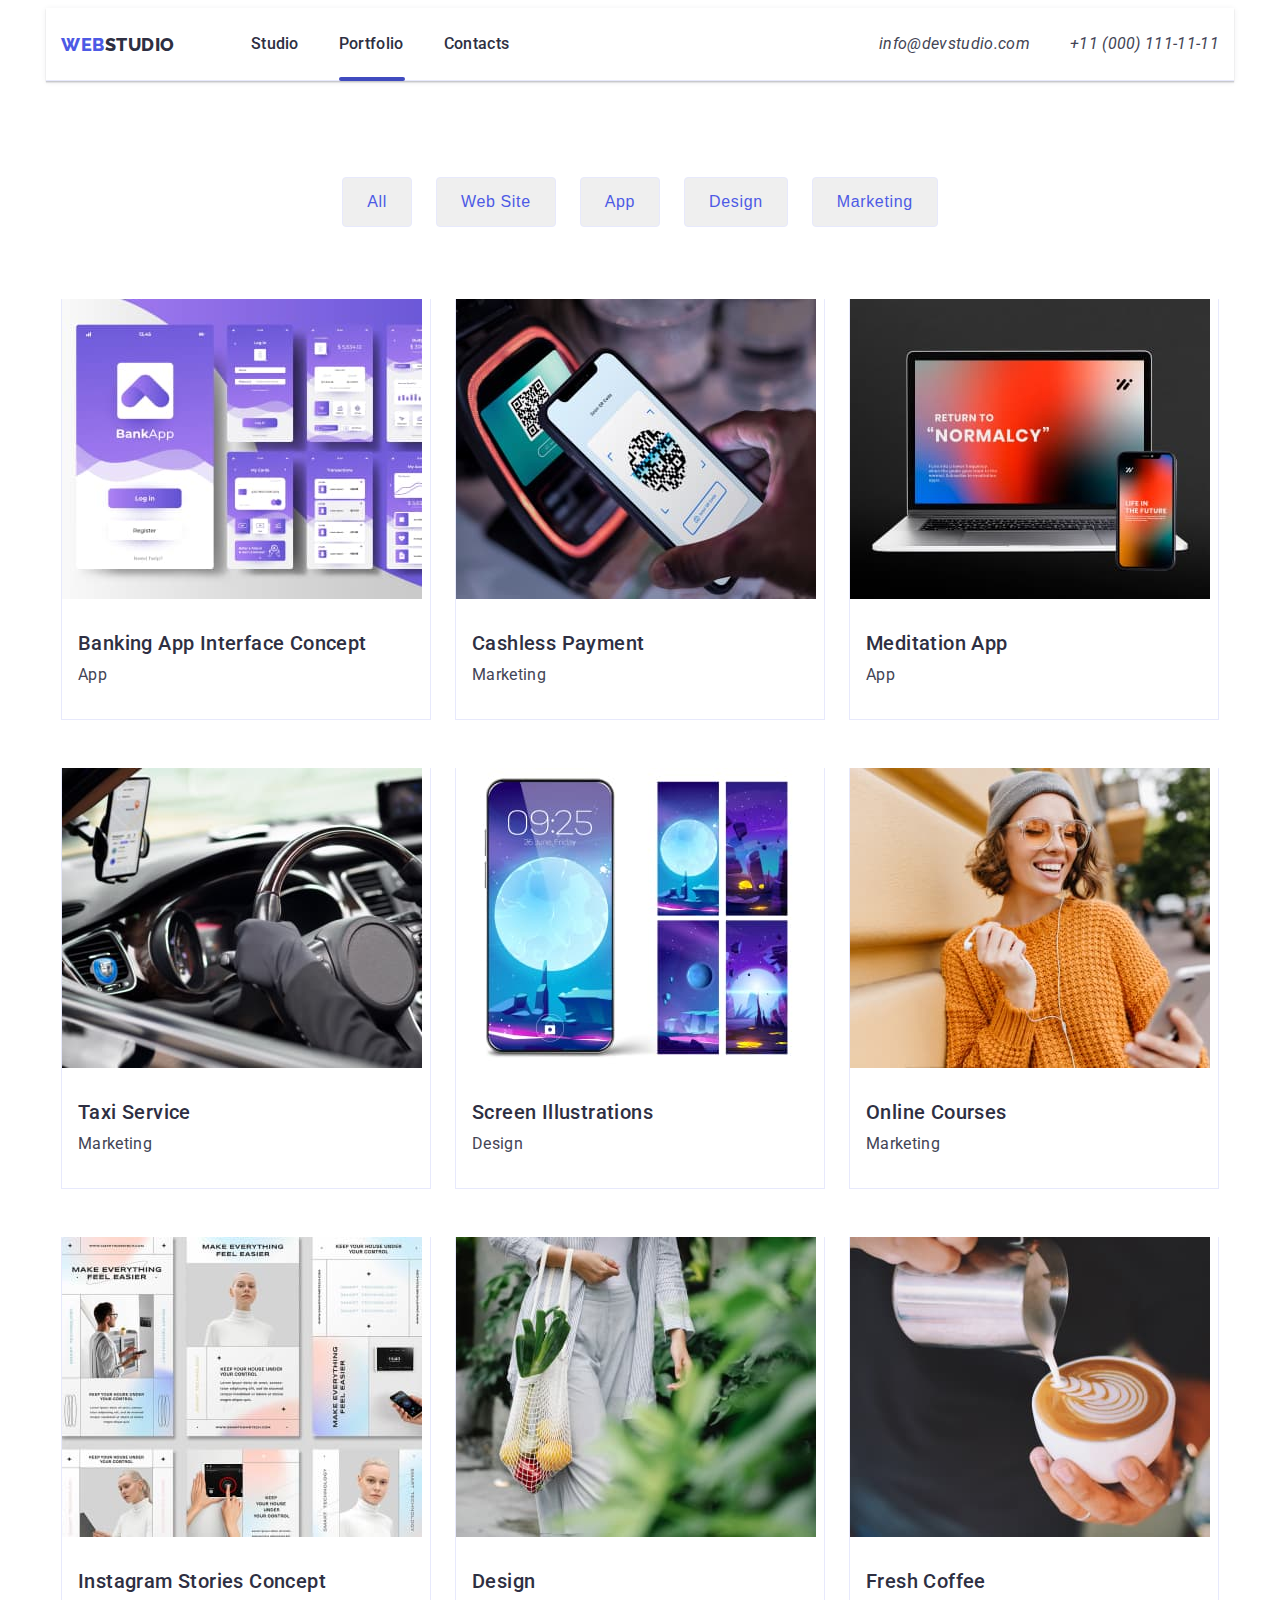
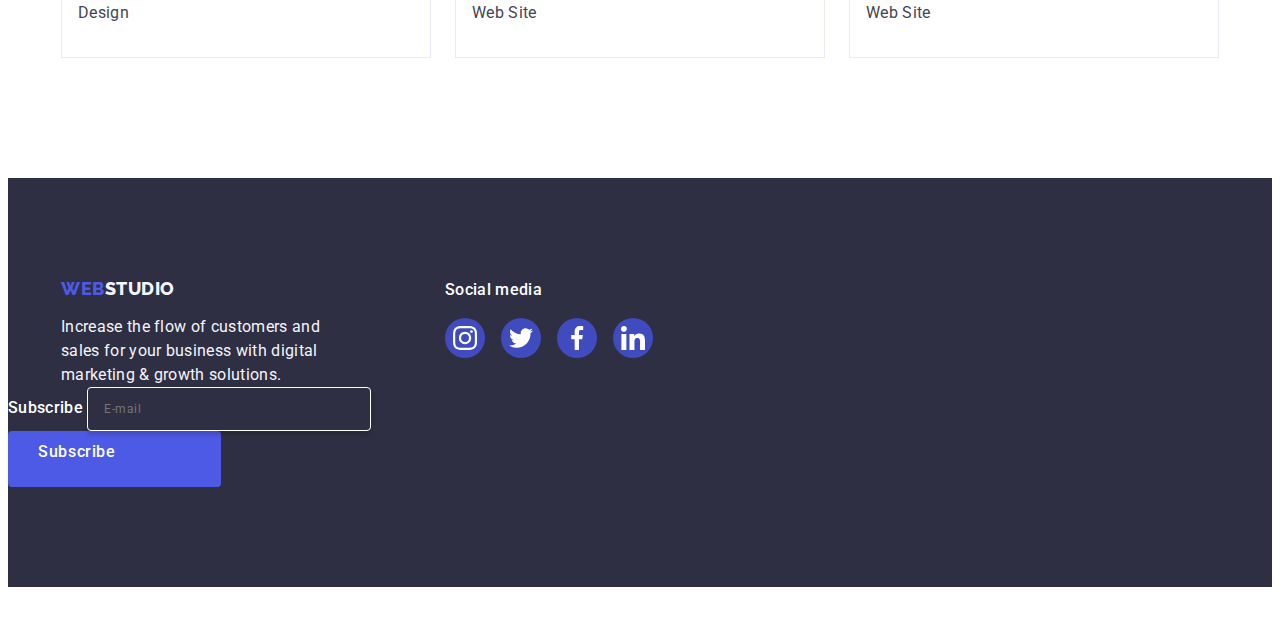
==== commit 83da116c: "test form footer" ====
--- a/portfolio.html
+++ b/portfolio.html
@@ -288,25 +288,35 @@
                     </li>
                 </ul>
            </div>
-
-           <form class="portfolio-footer-form">
-
-            <label class="portfolio-footer-label">Subscribe
-
-                <input class="portfolio-footer-input" type="email" name="email" placeholder="E-mail">
-            </label>
-
-            <div class="portfoliofooter-form-btn-box">
-
-                <button class="portfoliofooter-form-btn" type="submit">Subscribe</button>
-
-                <svg class="portfoliofooter-form-btn-icon">
-                    <use href=""></use>
-                </svg>
-            </div>
-
-        </form>
         </div>
+        
+
+           <div class="portfolio-footer-form-box">
+
+               <div class="">
+                   <form class="portfolio-footer-form" name="subscribe" autocomplete="off">
+        
+                        <label class="portfolio-footer-label">Subscribe
+                    
+                            <input class="portfolio-footer-input" type="email" name="email" placeholder="E-mail">
+                        </label>
+                     </form>
+               </div>
+                       
+                    
+                <div class="portfoliofooter-form-btn-box">
+    
+                    <button class="portfoliofooter-form-btn" type="submit">Subscribe</button>
+    
+                    <svg class="portfoliofooter-form-btn-icon">
+                        <use href=""></use>
+                    </svg>
+                </div>
+    
+            
+           </div>
+
+        
         
       </footer>
 
--- a/css/style.css
+++ b/css/style.css
@@ -694,6 +694,7 @@
 .portfolio-footer-containar {
     display: flex;
     align-items: baseline;
+    
 }
 
 .portfolio-footer-logo-box {
@@ -760,7 +761,61 @@
     background-color: #31d0aa;
 }
 
-
+.portfolio-footer-form-box {
+    
+}
+
+.portfolio-footer-form {
+    display: flex;
+    flex-direction: column;
+}
+
+
+.portfolio-footer-label {
+    font-family: "Roboto", sans-serif;
+    font-weight: 500;
+    font-size: 16px;
+    line-height: 1.5;
+    letter-spacing: 0.02em;
+    color: #fff;
+}
+
+.portfolio-footer-input {
+    border: 1px solid #fff;
+    border-radius: 4px;
+    width: 264px;
+    height: 40px;
+    box-shadow: 0 4px 4px 0 rgba(0, 0, 0, 0.15);
+    background-color: inherit;
+    font-family: "Roboto", sans-serif;
+    font-weight: 400;
+    font-size: 12px;
+    line-height: 2;
+    letter-spacing: 0.04em;
+    color: #fff;
+    padding-left: 16px;
+}
+
+.portfoliofooter-form-btn-box {
+    border-radius: 4px;
+    padding: 8px 24px;
+    width: 165px;
+    height: 40px;
+    background-color: #4d5ae5;
+}
+
+
+.portfoliofooter-form-btn {
+    font-family: "Roboto", sans-serif;
+    font-weight: 500;
+    font-size: 16px;
+    line-height: 1.5;
+    letter-spacing: 0.04em;
+    text-align: center;
+    color: #fff;
+    background-color: inherit;
+    border: none;
+}
 
 
 
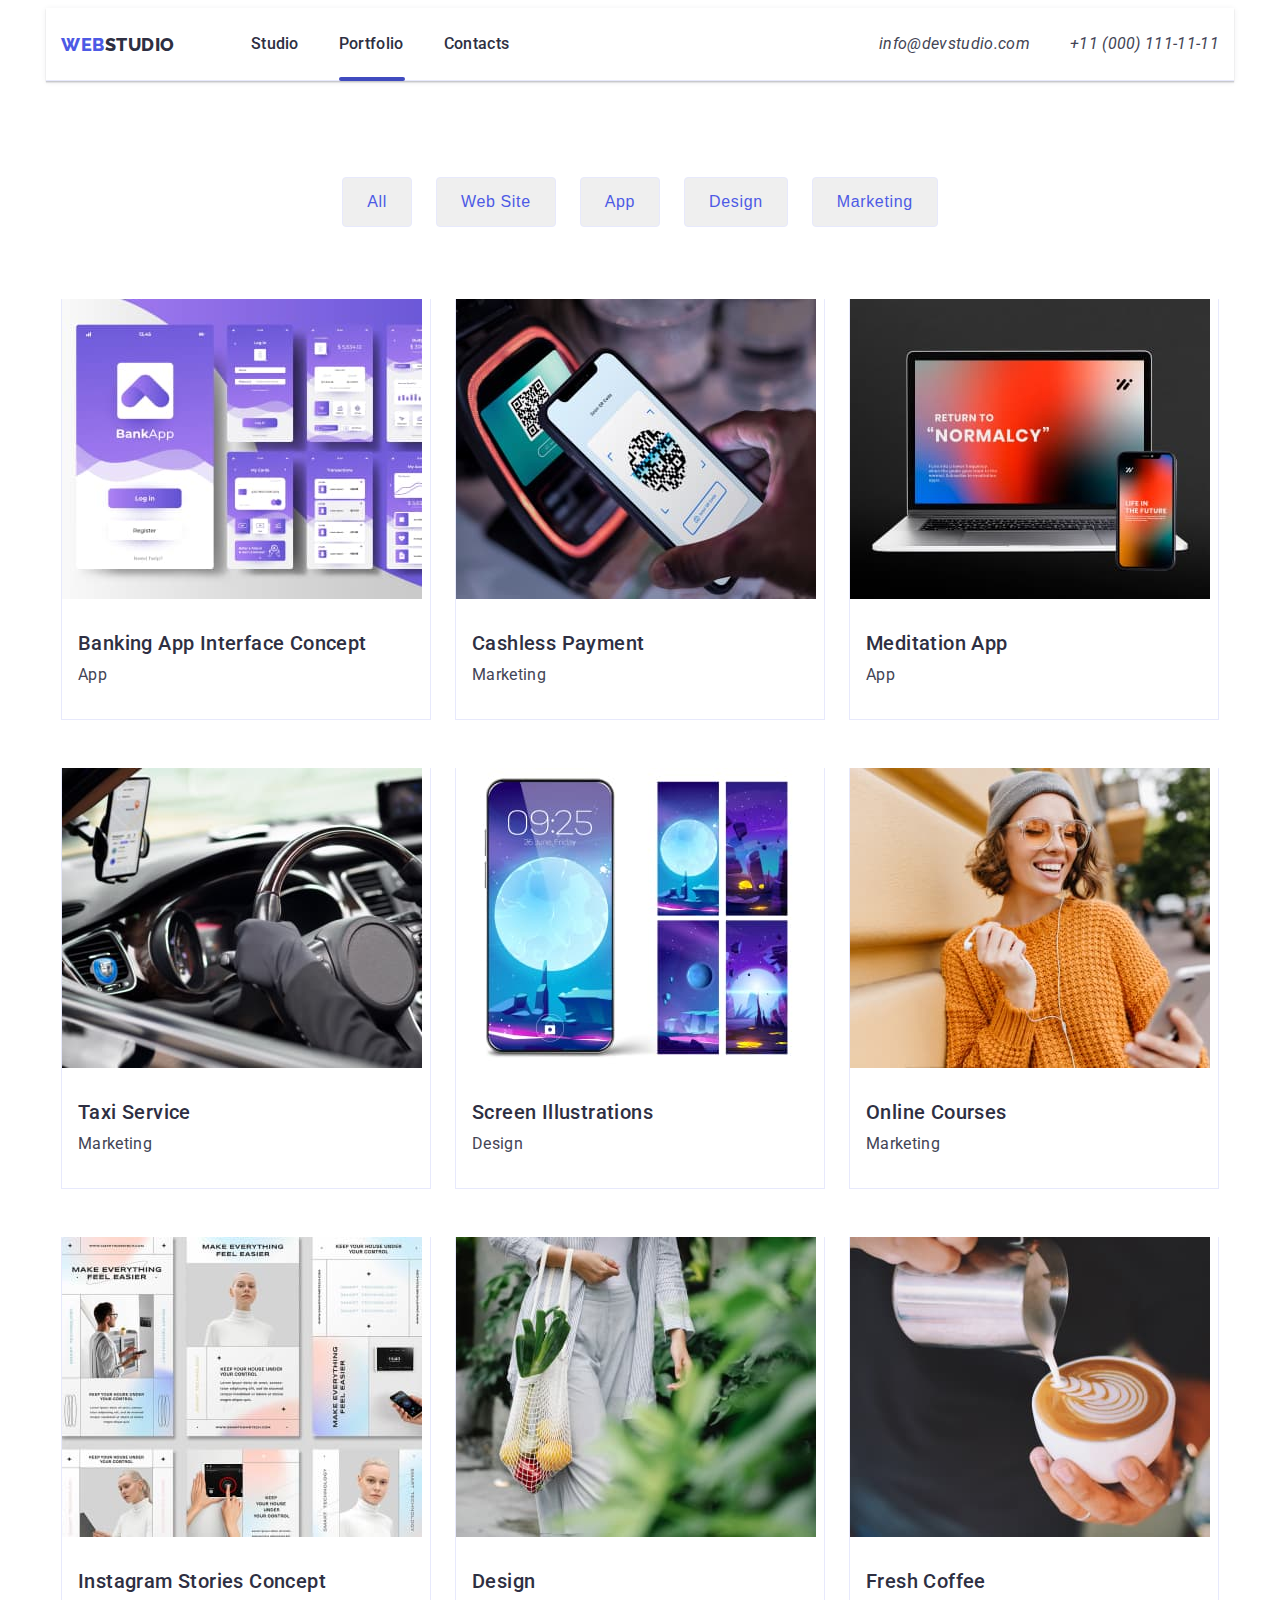
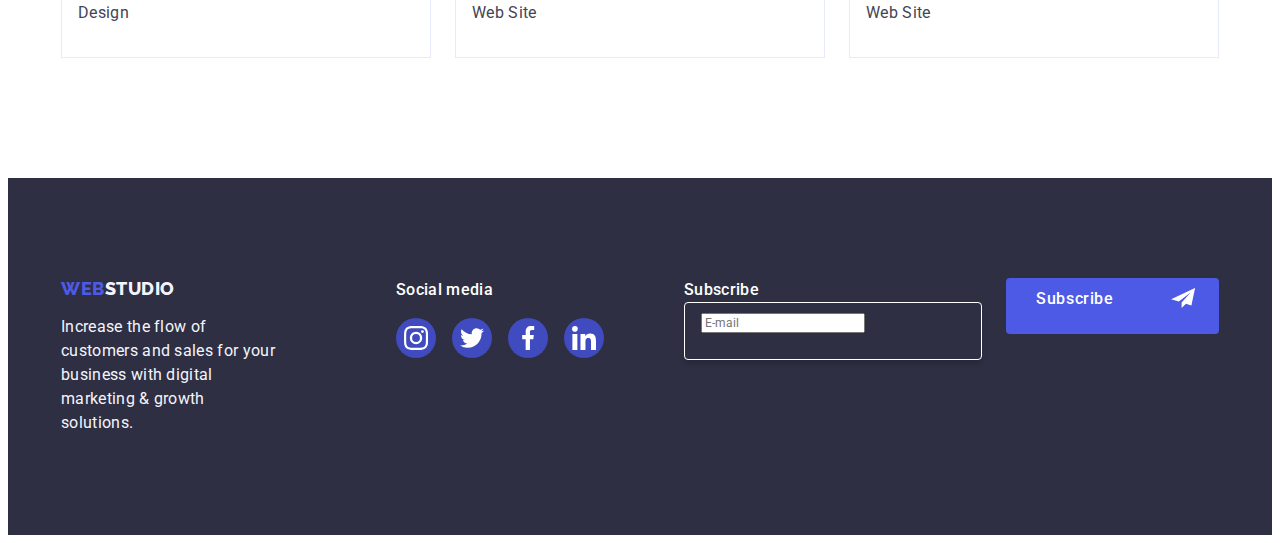
==== commit 9dd95dbf: "test subscribe" ====
--- a/portfolio.html
+++ b/portfolio.html
@@ -288,37 +288,29 @@
                     </li>
                 </ul>
            </div>
-        </div>
-        
-
-           <div class="portfolio-footer-form-box">
-
-               <div class="">
-                   <form class="portfolio-footer-form" name="subscribe" autocomplete="off">
-        
-                        <label class="portfolio-footer-label">Subscribe
-                    
-                            <input class="portfolio-footer-input" type="email" name="email" placeholder="E-mail">
-                        </label>
-                     </form>
-               </div>
-                       
-                    
+        
+        
+            <form class="portfolio-footer-form" name="subscribe" autocomplete="off">
+
+        
+                 <div class="testfor">
+                     <label  class="portfolio-footer-label">Subscribe
+
+                            <div class="portfolio-footer-input"><input  class="" type="email" name="email" placeholder="E-mail"></div>
+                    </label>       
+                 </div>
+                     
                 <div class="portfoliofooter-form-btn-box">
     
                     <button class="portfoliofooter-form-btn" type="submit">Subscribe</button>
     
-                    <svg class="portfoliofooter-form-btn-icon">
-                        <use href=""></use>
+                    <svg width="24" height="20" class="portfoliofooter-form-btn-icon">
+                        <use href="./images/icons.svg#icon-subscribe"></use>
                     </svg>
                 </div>
-    
+            </form>
             
            </div>
-
-        
-        
       </footer>
-
     </body>
 </html>--- a/css/style.css
+++ b/css/style.css
@@ -726,6 +726,10 @@
     color: #f4f4fd;
 }
 
+.portfolio-footer-social {
+    margin-right: 80px;
+}
+
 .portfolio-footer-title {
     font-weight: 500;
     font-size: 16px;
@@ -761,14 +765,12 @@
     background-color: #31d0aa;
 }
 
-.portfolio-footer-form-box {
-    
-}
-
 .portfolio-footer-form {
     display: flex;
-    flex-direction: column;
-}
+    gap: 24px;
+    
+}
+
 
 
 .portfolio-footer-label {
@@ -778,6 +780,12 @@
     line-height: 1.5;
     letter-spacing: 0.02em;
     color: #fff;
+    display: flex;
+    flex-direction: column;
+   
+    
+    
+    
 }
 
 .portfolio-footer-input {
@@ -793,10 +801,12 @@
     line-height: 2;
     letter-spacing: 0.04em;
     color: #fff;
-    padding-left: 16px;
+    padding: 8px 16px;
+    
 }
 
 .portfoliofooter-form-btn-box {
+    position: relative;
     border-radius: 4px;
     padding: 8px 24px;
     width: 165px;
@@ -815,6 +825,15 @@
     color: #fff;
     background-color: inherit;
     border: none;
+   
+}
+
+.portfoliofooter-form-btn-icon {
+    position: absolute;
+    top: 10px;
+    right: 24px;
+    
+    
 }
 
 
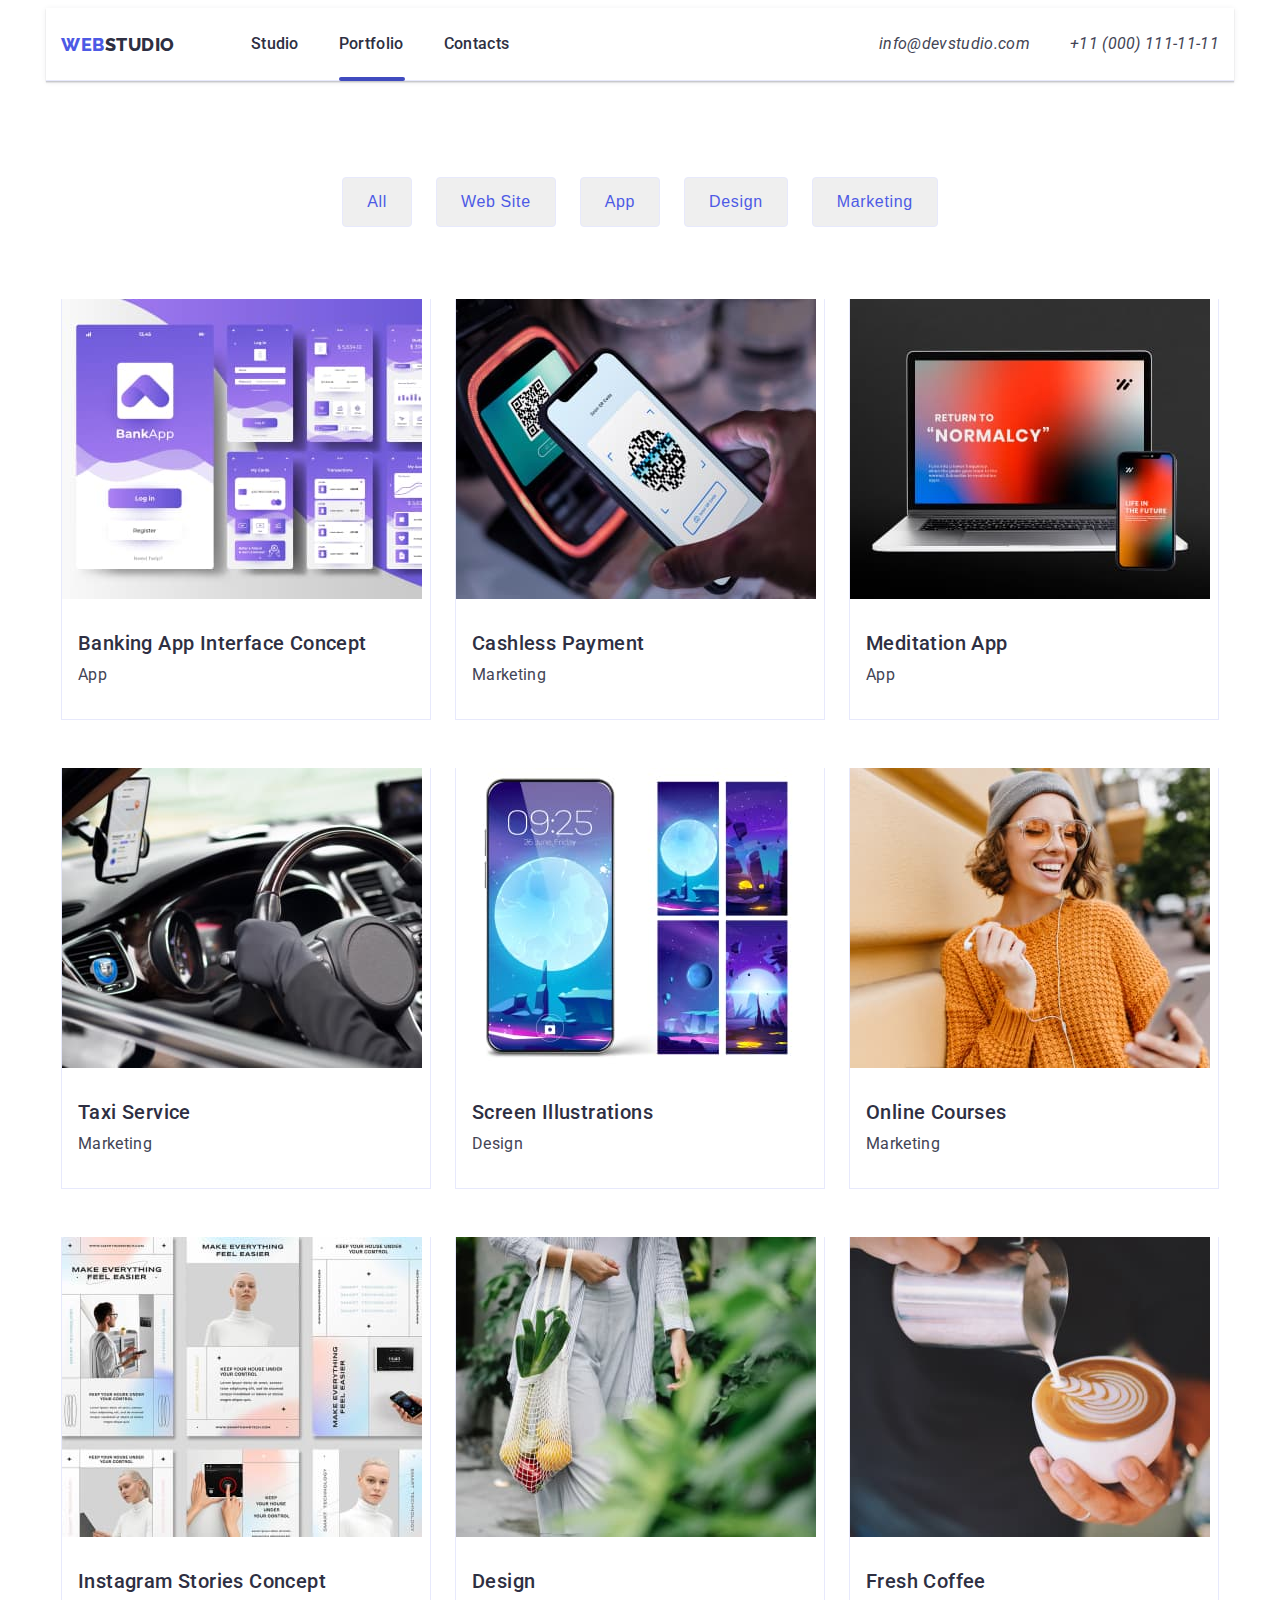
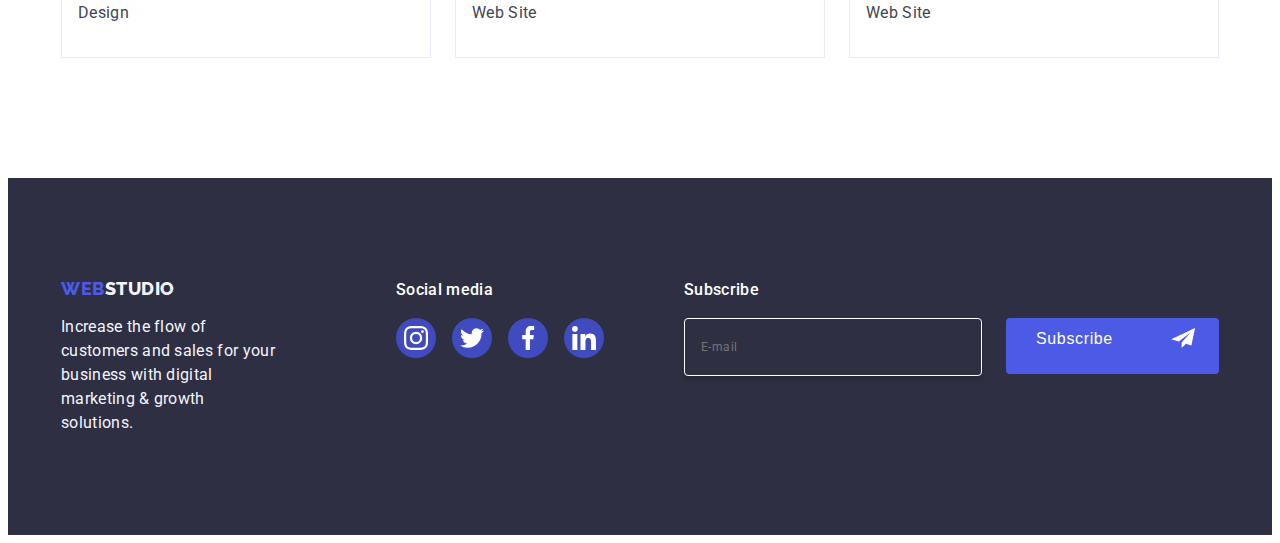
==== commit 99e9666a: "made hw-5" ====
--- a/portfolio.html
+++ b/portfolio.html
@@ -292,22 +292,24 @@
         
             <form class="portfolio-footer-form" name="subscribe" autocomplete="off">
 
-        
-                 <div class="testfor">
-                     <label  class="portfolio-footer-label">Subscribe
-
-                            <div class="portfolio-footer-input"><input  class="" type="email" name="email" placeholder="E-mail"></div>
-                    </label>       
-                 </div>
-                     
-                <div class="portfoliofooter-form-btn-box">
-    
-                    <button class="portfoliofooter-form-btn" type="submit">Subscribe</button>
-    
-                    <svg width="24" height="20" class="portfoliofooter-form-btn-icon">
-                        <use href="./images/icons.svg#icon-subscribe"></use>
-                    </svg>
-                </div>
+                     <div class="portfolio-footer-label-box">
+                        
+                         <label  for="email" class="portfolio-footer-label">Subscribe</label>
+    
+                        <div class="portfolio-footer-inputbtn-box">
+                                <input id="email"  class="portfolio-footer-input" type="email" name="email" placeholder="E-mail">
+                                   
+                            <div class="portfoliofooter-form-btn-box">
+            
+                            <button class="portfoliofooter-form-btn" type="submit">Subscribe</button>
+            
+                            <svg width="24" height="20" class="portfoliofooter-form-btn-icon">
+                                <use href="./images/icons.svg#icon-subscribe"></use>
+                            </svg>
+                            </div>
+                            
+                        </div>
+                     </div>
             </form>
             
            </div>
--- a/css/style.css
+++ b/css/style.css
@@ -37,7 +37,7 @@
 
 input,textarea {
     font-family: inherit;
-    font-size: inherit;
+    
 }
 
 
@@ -425,6 +425,10 @@
     color: #f4f4fd;
 }
 
+.footer-social-box {
+    margin-right: 80px;
+}
+
 .footer-title {
     font-weight: 500;
     font-size: 16px;
@@ -457,7 +461,6 @@
     transition-property: background-color;
     transition-duration: 250ms;
     transition-timing-function: cubic-bezier(0.4, 0, 0.2, 1);
-
 }
 
 .footer-icon {
@@ -466,6 +469,77 @@
 
 .footer-link:is(:hover, :focus) {
     background-color: #31d0aa;
+}
+
+.footer-label {
+    font-weight: 500;
+    font-size: 16px;
+    line-height: 1.5;
+    letter-spacing: 0.02em;
+    color: #fff;
+    margin-bottom: 24px;
+    display: block;
+    
+}
+
+.footer-input-btn-box {
+    display: flex;
+    gap: 24px;
+}
+
+.footer-input {
+    font-weight: 400;
+    font-size: 12px;
+    line-height: 2;
+    letter-spacing: 0.04em;
+    color: #fff;
+    border: 1px solid #fff;
+    border-radius: 4px;
+    width: 264px;
+    height: 40px;
+    box-shadow: 0 4px 4px 0 rgba(0, 0, 0, 0.15);
+    background-color: inherit;
+    padding: 8px 16px;
+    transition: box-shadow 250ms cubic-bezier(0.4, 0, 0.2, 1), border 250ms cubic-bezier(0.4, 0, 0.2, 1);
+}
+
+.footer-input:is(:hover, :focus) {
+    box-shadow: 0 4px 4px 0 var(---hover-icon_color);
+    border: 1px solid var(---hover-icon_color);
+
+}
+
+.footer-form-btn-box {
+    position: relative;
+    border-radius: 4px;
+    width: 165px;
+    height: 40px;
+    background-color: #4d5ae5;
+    transition: background-color 250ms cubic-bezier(0.4, 0, 0.2, 1); 
+}
+
+.footer-form-btn-box:is(:hover, :focus) {
+    background-color: var(---hover-icon_color);
+}
+
+.footer-form-btn {
+    font-weight: 500;
+    font-size: 16px;
+    line-height: 1.5;
+    letter-spacing: 0.04em;
+    text-align: center;
+    color: #fff;
+    background-color: inherit;
+    border: none;
+    padding: 8px 24px;
+      
+}
+
+.footer-form-icon {
+    position: absolute;
+    top: 10px;
+    right: 24px;
+    
 }
 
 
@@ -771,21 +845,21 @@
     
 }
 
-
-
 .portfolio-footer-label {
+    display: block;
     font-family: "Roboto", sans-serif;
     font-weight: 500;
     font-size: 16px;
     line-height: 1.5;
     letter-spacing: 0.02em;
     color: #fff;
-    display: flex;
-    flex-direction: column;
-   
-    
-    
-    
+    margin-bottom: 16px;
+    
+}
+
+.portfolio-footer-inputbtn-box {
+    display: flex;
+    gap: 24px;
 }
 
 .portfolio-footer-input {
@@ -802,7 +876,13 @@
     letter-spacing: 0.04em;
     color: #fff;
     padding: 8px 16px;
-    
+    transition: border 250ms cubic-bezier(0.4, 0, 0.2, 1),  box-shadow 250ms cubic-bezier(0.4, 0, 0.2);
+    
+}
+
+.portfolio-footer-input:is(:hover, :focus) {
+    border: 1px solid var(---hover-icon_color);
+    box-shadow: 0 4px 4px 0 var(---hover-icon_color);
 }
 
 .portfoliofooter-form-btn-box {
@@ -812,11 +892,15 @@
     width: 165px;
     height: 40px;
     background-color: #4d5ae5;
-}
-
+    transition: background-color 250ms cubic-bezier(0.4, 0, 0.2);;
+}
+
+.portfoliofooter-form-btn-box:is(:hover, :focus) {
+    background-color: var(---hover-icon_color);
+    border: none;
+}
 
 .portfoliofooter-form-btn {
-    font-family: "Roboto", sans-serif;
     font-weight: 500;
     font-size: 16px;
     line-height: 1.5;
@@ -1100,78 +1184,44 @@
 
 /**------modal-test----------*/
 
-.btn-open {
-    position: fixed;
-    top: 0;
-    left: 0;
-    
-}
-
-.modal-test {
-    background-color: #e7e9fc;
-    transition: background-color 250ms ease-out;
-    width: 100%;
-    height: 100%;
-}
-
-
-.modal-window-test {
-    position: absolute;
-    top: 50%;
-    left: 50%;
-    transform: translate(-50%, -50%);
-    height: 300px;
-    width: 250px;
-    border: 1px solid darkgray;
-    background-color: #8e8f99;
-    transition: background-color 250ms ease-out, transform 250ms ease-out;
-}
-
-.modal-window-test:hover {
+.footer-form-btn-t {
+    position: relative;
+    font-weight: 500;
+    font-size: 16px;
+    line-height: 1.5;
+    letter-spacing: 0.04em;
+    text-align: center;
+    color: #fff;
+    border-radius: 4px;
+    width: 165px;
+    height: 40px;
     background-color: #4d5ae5;
-    border-color: yellow;
-   
-}
-
-.btn-close {
-    position: absolute;
-    top: 24px;
-    right: 24px;
-    color: #000;
-   transition:  transform 250ms ease-out;
-   display: flex;
-   align-items: center;
-   justify-content: center;
-
-}
-
-.btn-close:hover {
-    transform: scale(3);
-    
-
-}
-
-
-
-
-
-
-
-
-
-
-
-
-
-
-
-
-    
-
-
-
-
-
-
-
-
+    padding: 8px 24px;
+    display: block;
+    
+}
+
+
+
+
+
+
+
+
+
+
+
+
+
+
+
+
+    
+
+
+
+
+
+
+
+
